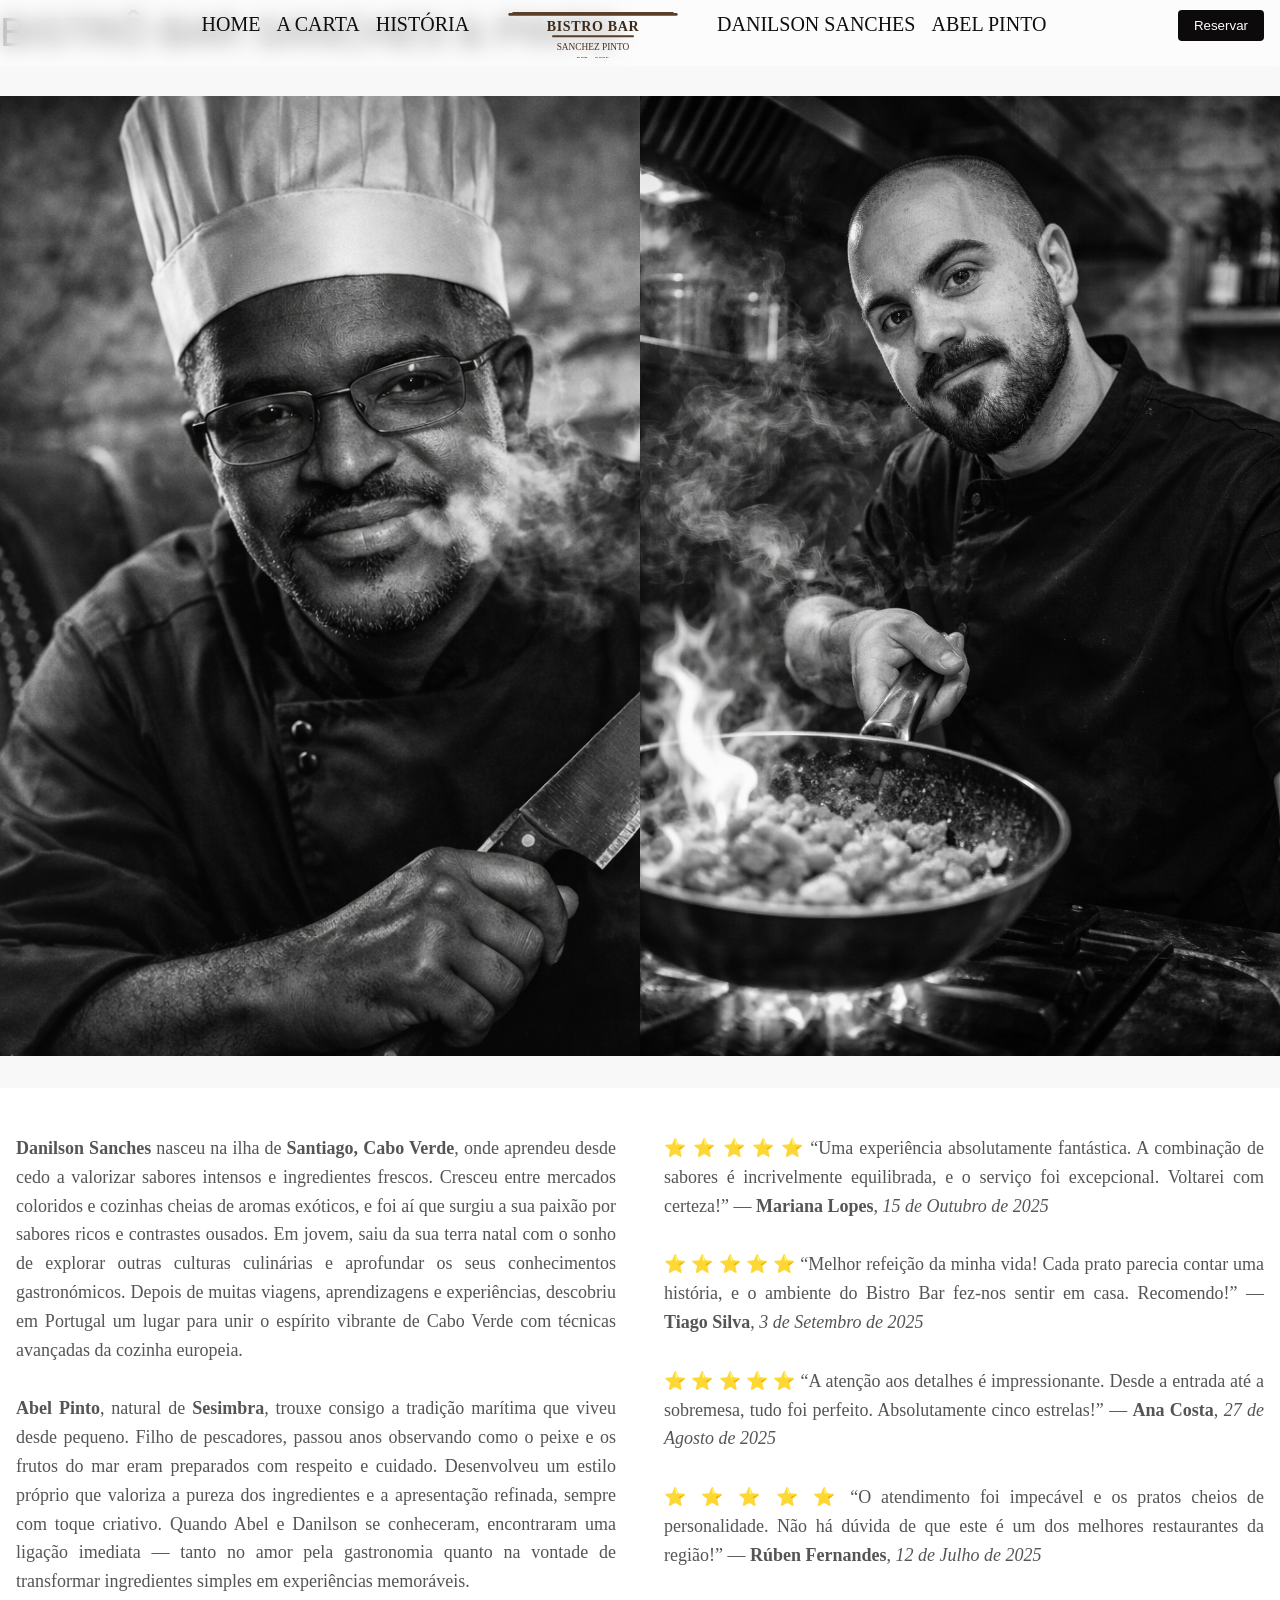
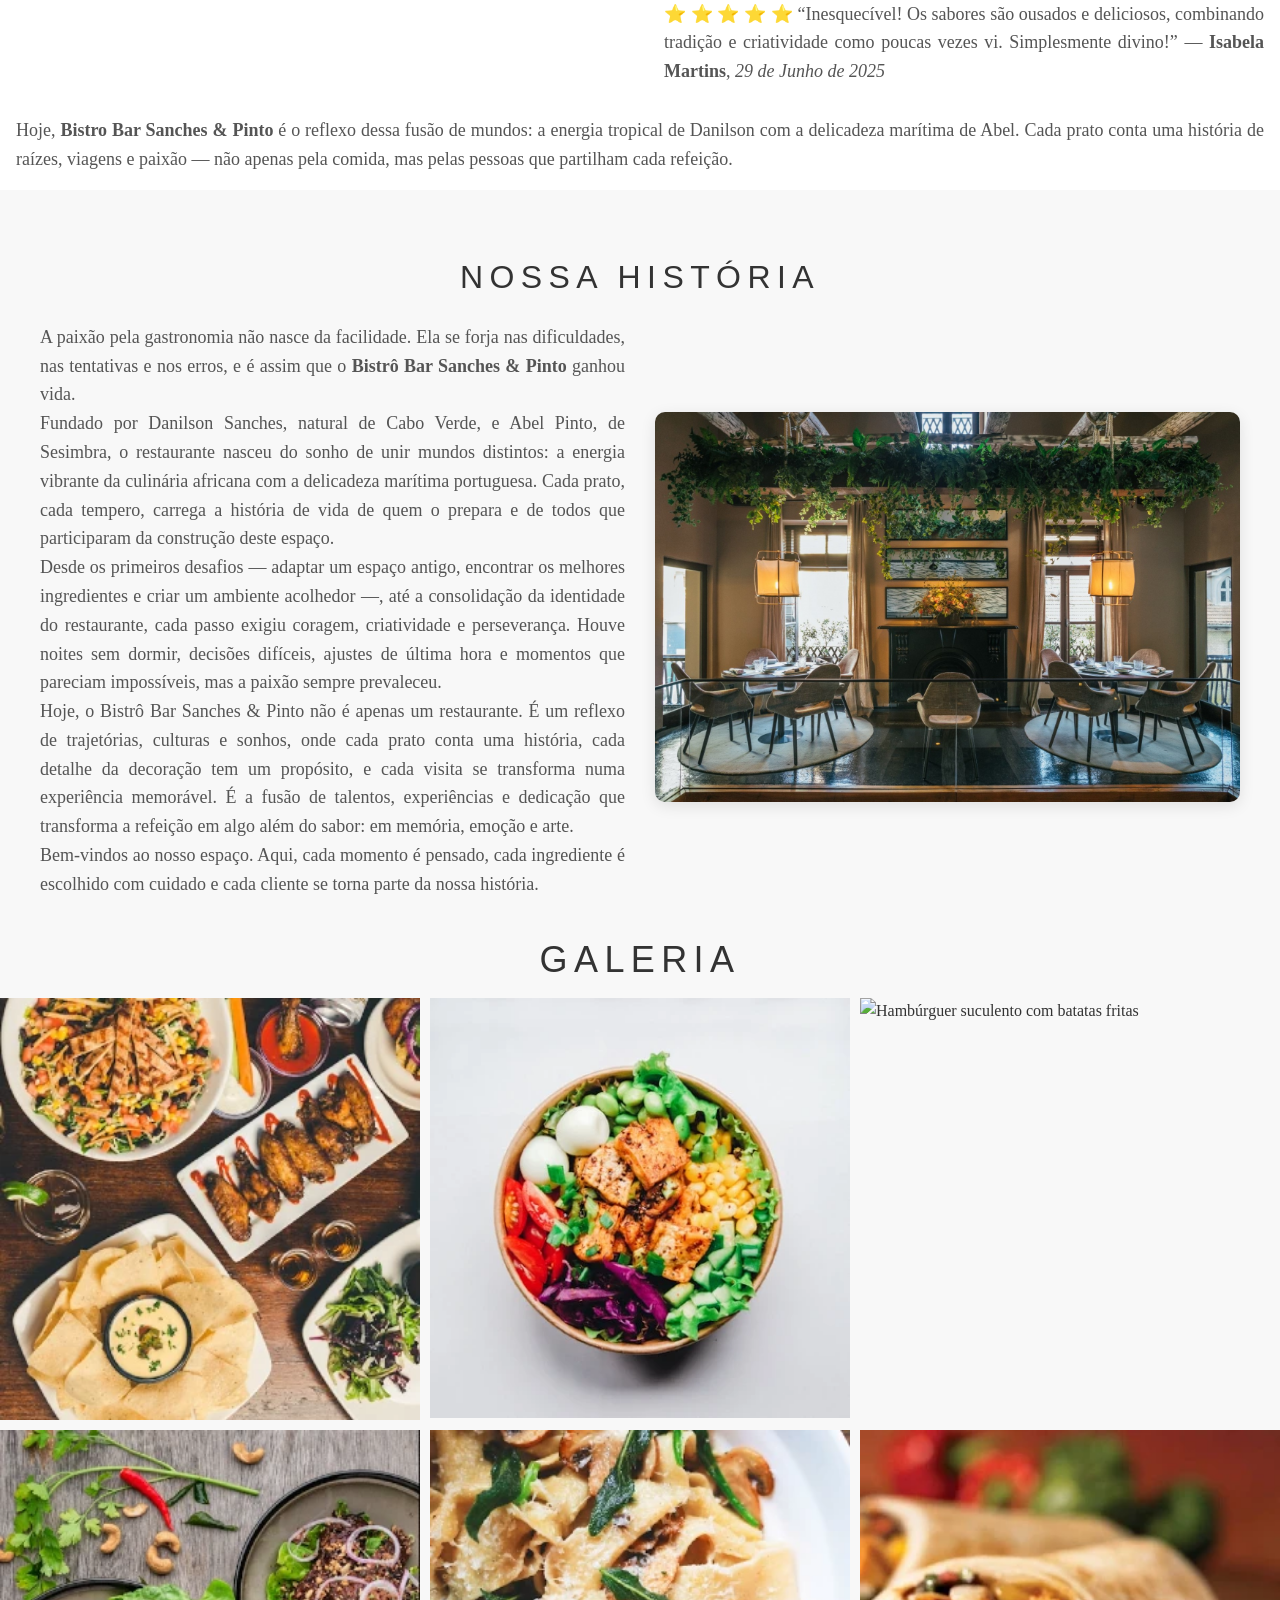
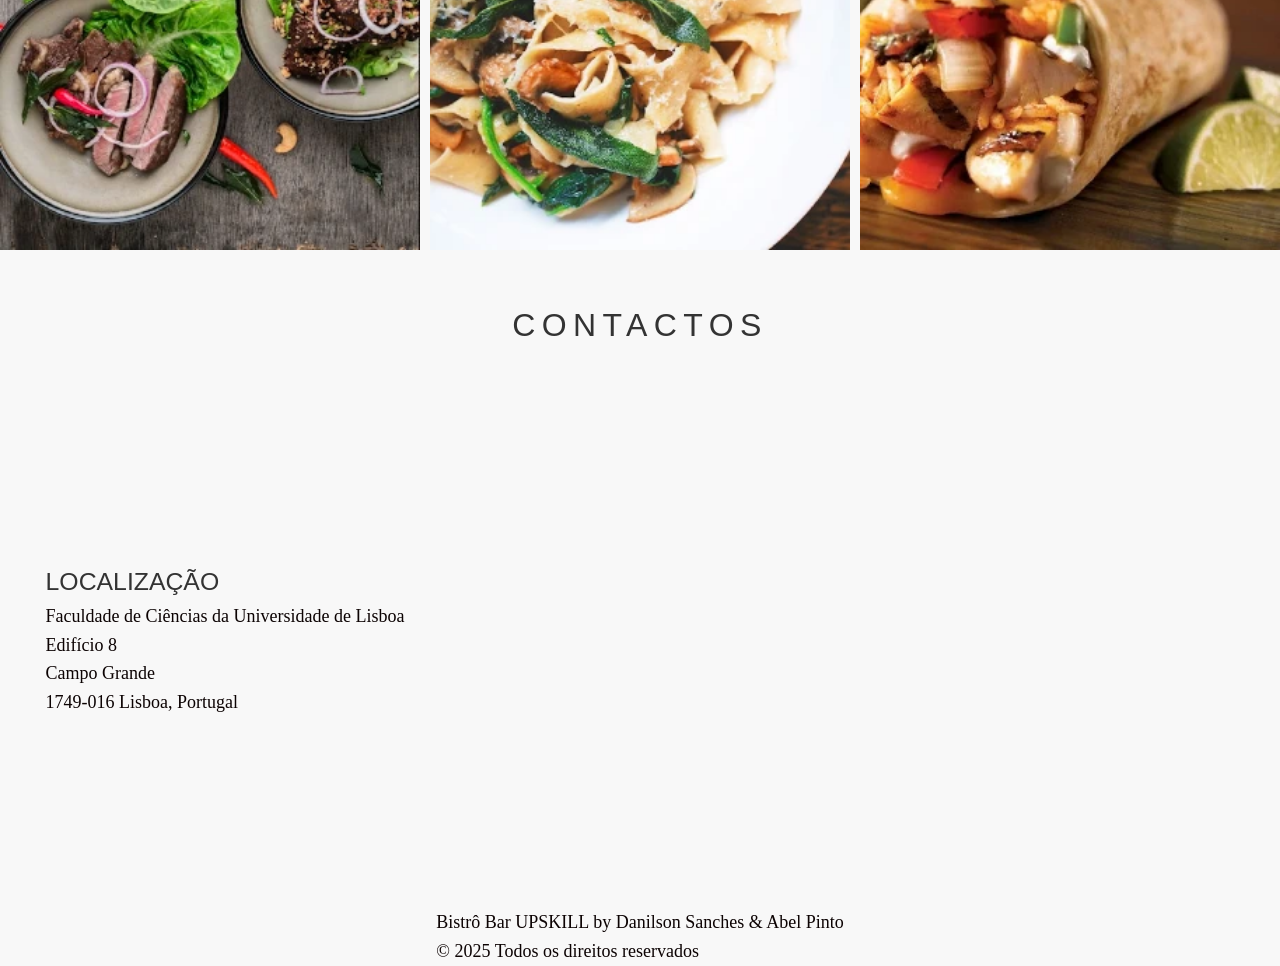
==== index.html @ 2c714a88 "feat: Nu Html Checker" ====
<!DOCTYPE html>
<!-- Declaração do tipo de documento HTML5 -->
<html lang="pt">
  <head>
    <meta charset="UTF-8" />
    <!-- Codificação UTF-8 -->
    <meta name="viewport" content="width=device-width, initial-scale=1.0" />
    <meta name="description" content="Projeto de Modulo 2" />
    <title>Projeto M2</title>
    <!-- Título da página -->
    <link rel="stylesheet" href="css/styles.css" />
    <!-- CSS principal -->
    <link rel="stylesheet" href="css/carousel.css" />
    <!-- CSS específico do carousel -->
    <link rel="shortcut icon" href="images/logo.ico" type="image/x-icon" />
    <script
      src="https://kit.fontawesome.com/874e9efdc5.js"
      crossorigin="anonymous"
    ></script>
    <script src="js/scripts.js" defer></script>
  </head>

  <body>
    <!-- HEADER e NAV -->
    <header aria-label="Cabeçalho">
      <nav aria-label="Navegação principal">
        <!-- Botão para abrir menu mobile -->
        <button class="menu-toggle" aria-label="Abrir Menu">
          <i class="fa-solid fa-bars" aria-hidden="true"></i>
        </button>

        <!-- Menu principal à esquerda -->
        <ul class="nav-left" role="menubar">
          <li role="menuitem">
            <a href="#">Home</a>
          </li>

          <!-- Dropdown "A Carta" -->
          <li role="menuitem" class="has-submenu">
            <a href="#" aria-label="menu a carta"
              >A Carta <i class="fa-solid fa-caret-down" aria-hidden="true"></i
            ></a>
            <ul class="submenu">
              <li role="menuitem">
                <a
                  class="menu-link"
                  href="#menudegustação"
                  aria-label="menu degustação"
                  >Menu Degustação</a
                >
              </li>
              <li role="menuitem">
                <a
                  class="menu-link"
                  href="#vinhos"
                  aria-label="menu carta de vinho"
                  >Carta de Vinhos</a
                >
              </li>
            </ul>
          </li>

          <li><a href="#historia">História</a></li>

          <!-- Logo central -->
          <li class="logo-item">
            <img
              src="images/logo-bistro.svg"
              class="logo"
              alt="Bistro Bar Sanchez Pinto"
            />
          </li>

          <!-- Links para chefs com IDs únicos -->
          <li><a href="#chefe-danilson">Danilson Sanches</a></li>
          <li><a href="#chefe-abel">Abel Pinto</a></li>
        </ul>

        <div class="logo-container">
          <img
            src="images/logo-bistro.svg"
            class="logo"
            alt="Bistro Bar Sanchez Pinto"
          />
        </div>

        <!-- Botão de reservas à direita -->
        <div class="nav-right">
          <button id="openReservation" class="reservation-btn">Reservar</button>
        </div>
      </nav>
    </header>

    <!-- SECÇÃO MENU DEGUSTAÇÃO -->
    <section id="menudegustação" class="carta-section hidden">
      <div class="menu-grid">
        <div class="menu-col">
          <h2>Entradas Frias</h2>
          <ul>
            <li>Bruschetta de tomate e manjericão</li>
            <li>Salada Caprese (tomate, mozzarella e pesto)</li>
            <li>Carpaccio de salmão com limão siciliano</li>
            <li>Tártaro de atum com abacate</li>
          </ul>
        </div>

        <div class="menu-col">
          <h2>Entradas Quentes</h2>
          <ul>
            <li>Camarão ao alhinho</li>
            <li>Mini quiches de espinafre e queijo</li>
            <li>Cogumelos salteados com alho</li>
            <li>Bolinho de bacalhau</li>
          </ul>
        </div>

        <div class="menu-col">
          <h2>O Nosso Peixe</h2>
          <ul>
            <li>Bacalhau à lagareiro</li>
            <li>Filete de salmão grelhado com legumes</li>
            <li>Polvo à provençal</li>
            <li>Paella de frutos do mar</li>
          </ul>
        </div>

        <div class="menu-col">
          <h2>A Nossa Carne</h2>
          <ul>
            <li>Frango ao curry com arroz basmati</li>
            <li>Bife de entrecôte com batata rústica</li>
            <li>Medalhões de porco com molho de vinho do Porto</li>
            <li>Espaguete à carbonara</li>
            <li>Lasanha de legumes</li>
          </ul>
        </div>

        <div class="menu-col">
          <h2>Especialidades</h2>
          <ul>
            <li>
              Arroz de Mariscos – rico e aromático, com camarão, mexilhão e
              amêijoas
            </li>
            <li>
              Cataplana de Peixe – tradicional, com peixe fresco e legumes
            </li>
            <li>
              Cataplana de Mariscos – frutos do mar frescos e molho aromático
            </li>
            <li>Ensopado de Borrego – carne macia em molho rico e temperado</li>
            <li>
              Caldeirada de Peixe – mistura de peixes e batatas, sabor intenso
            </li>
            <li>
              Arroz de Pato – prato tradicional com pato, arroz e chouriço
            </li>
          </ul>
        </div>

        <div class="menu-col">
          <h2>As Nossas Sobremesas</h2>
          <ul>
            <li>Tarte de limão merengada</li>
            <li>Panna cotta com frutos vermelhos</li>
            <li>Mousse de chocolate</li>
            <li>Cheesecake de frutos silvestres</li>
            <li>Crème brûlée</li>
            <li>Tiramisu clássico</li>
            <li>Churros com chocolate quente</li>
          </ul>
        </div>
      </div>
    </section>

    <!-- SECÇÃO VINHOS -->
    <section id="vinhos" class="carta-section hidden">
      <div class="menu-grid">
        <div class="menu-col">
          <h2>Douro</h2>
          <ul>
            <li>
              <strong>Douro Tinto</strong> – encorpado, frutos vermelhos e
              especiarias
              <em
                >(harmoniza com carne vermelha, ensopados e queijos fortes)</em
              >
            </li>
            <li>
              <strong>Douro Reserva</strong> – estruturado e persistente
              <em>(carne grelhada, cordeiro e pratos robustos)</em>
            </li>
            <li>
              <strong>Douro Branco</strong> – fresco e mineral
              <em>(peixe grelhado, mariscos e saladas)</em>
            </li>
            <li>
              <strong>Douro Rosé</strong> – leve e elegante
              <em>(aperitivos, saladas e pratos mediterrâneos)</em>
            </li>
          </ul>
        </div>

        <div class="menu-col">
          <h2>Alentejo</h2>
          <ul>
            <li>
              <strong>Alentejo Tinto</strong> – macio e frutado
              <em>(cordeiro, carnes assadas, queijos curados)</em>
            </li>
            <li>
              <strong>Alentejo Reserva</strong> – intenso e aveludado
              <em>(carne de caça, bifes e pratos robustos)</em>
            </li>
            <li>
              <strong>Alentejo Branco</strong> – notas tropicais e equilibrado
              <em>(peixe grelhado, saladas e massas leves)</em>
            </li>
            <li>
              <strong>Alentejo Rosé</strong> – fresco e aromático
              <em>(aperitivos, frutos do mar, pratos leves)</em>
            </li>
          </ul>
        </div>

        <div class="menu-col">
          <h2>Dão</h2>
          <ul>
            <li>
              <strong>Dão Tinto</strong> – elegante e estruturado
              <em>(carne vermelha, caça e queijos intensos)</em>
            </li>
            <li>
              <strong>Dão Reserva</strong> – complexo, com estágio em madeira
              <em>(ensopados, carnes assadas, pratos sofisticados)</em>
            </li>
            <li>
              <strong>Dão Branco</strong> – fresco, citrino e mineral
              <em>(peixe, mariscos e pratos leves)</em>
            </li>
            <li>
              <strong>Dão Rosé</strong> – delicado e floral
              <em>(aperitivos, saladas e tapas)</em>
            </li>
          </ul>
        </div>

        <div class="menu-col">
          <h2>Vinho Verde</h2>
          <ul>
            <li>
              <strong>Alvarinho Branco</strong> – frutado e elegante
              <em>(peixes, mariscos e sushi)</em>
            </li>
            <li>
              <strong>Loureiro Branco</strong> – floral e refrescante
              <em>(saladas, frutos do mar e entradas leves)</em>
            </li>
            <li>
              <strong>Trajadura Branco</strong> – leve e cítrico
              <em>(aperitivos, saladas e pratos de verão)</em>
            </li>
            <li>
              <strong>Vinhão Tinto</strong> – intenso e rústico
              <em>(carne de caça, pratos regionais e carnes grelhadas)</em>
            </li>
          </ul>
        </div>

        <div class="menu-col">
          <h2>Beiras</h2>
          <ul>
            <li>
              <strong>Beiras Tinto</strong> – equilibrado e gastronómico
              <em>(carne vermelha, estufados e massas)</em>
            </li>
            <li>
              <strong>Beiras Branco</strong> – fresco e aromático
              <em>(peixe, mariscos e entradas)</em>
            </li>
            <li>
              <strong>Beiras Rosé</strong> – leve e frutado
              <em>(aperitivos, saladas e pratos leves)</em>
            </li>
          </ul>
        </div>

        <div class="menu-col">
          <h2>Lisboa</h2>
          <ul>
            <li>
              <strong>Lisboa Tinto</strong> – macio e fácil de beber
              <em>(pratos do dia, carnes grelhadas)</em>
            </li>
            <li>
              <strong>Lisboa Branco</strong> – fresco e mineral
              <em>(peixes, saladas e frutos do mar)</em>
            </li>
            <li>
              <strong>Lisboa Rosé</strong> – jovem e aromático
              <em>(aperitivos, pratos leves e tapas)</em>
            </li>
          </ul>
        </div>

        <div class="menu-col">
          <h2>Península de Setúbal</h2>
          <ul>
            <li>
              <strong>Setúbal Tinto</strong> – intenso e frutado
              <em>(carne assada, enchidos e pratos robustos)</em>
            </li>
            <li>
              <strong>Setúbal Branco</strong> – suave e equilibrado
              <em>(peixe grelhado, mariscos e saladas)</em>
            </li>
            <li>
              <strong>Setúbal Rosé</strong> – fresco e elegante
              <em>(aperitivos e pratos leves)</em>
            </li>
          </ul>
        </div>

        <div class="menu-col">
          <h2>Internacionais</h2>
          <ul>
            <li>
              <strong>Bordeaux Tinto · França</strong> – complexo e estruturado
              <em>(carne vermelha, caça e queijos fortes)</em>
            </li>
            <li>
              <strong>Toscana Tinto · Itália</strong> – elegante e gastronómico
              <em>(massas, carnes e pratos sofisticados)</em>
            </li>
            <li>
              <strong>Rioja Tinto · Espanha</strong> – harmonioso e intenso
              <em>(carne assada, tapas e queijos curados)</em>
            </li>
            <li>
              <strong>Provence Rosé · França</strong> – seco e delicado
              <em>(aperitivos, saladas e pratos mediterrâneos)</em>
            </li>
          </ul>
        </div>
      </div>
    </section>

    <!-- SECÇÃO CHEFS -->
    <main>
      <h1>Bistrô Bar Sanches & Pinto</h1>

      <section id="reservationModal" class="modal">
        <!-- MODAL DE RESERVAS -->

        <div class="modal-content">
          <span class="close">&times;</span>
          <!-- Botão fechar modal -->
          <h2>Bistrô Bar Sanches & Pinto</h2>
          <form id="reservation-form" onsubmit="enviarForm(event)">
            <label for="nome">Nome:</label>
            <input
              type="text"
              id="nome"
              required
              placeholder=" First and last name"
            />

            <label for="telefone">Telemóvel:</label>
            <input
              type="tel"
              id="telefone"
              required
              placeholder="910 000 000"
              pattern="[0-9]{3} [0-9]{3} [0-9]{3}"
            />

            <label for="data">Data:</label>
            <input type="date" id="data" required />

            <label for="reservationTime">Hora:</label>
            <select id="reservationTime" name="time" required>
              <option value="">Selecione...</option>
              <option value="12:00">12:00</option>
              <option value="12:30">12:30</option>
              <option value="13:00">13:00</option>
              <option value="13:30">13:30</option>
              <option value="14:00">14:00</option>
              <option value="14:30">14:30</option>
              <option value="15:00">15:00</option>
              <option value="15:30">15:30</option>
              <option value="16:00">16:00</option>
              <option value="16:30">16:30</option>
              <option value="17:00">17:00</option>
              <option value="17:30">17:30</option>
              <option value="18:00">18:00</option>
              <option value="18:30">18:30</option>
              <option value="19:00">19:00</option>
              <option value="19:30">19:30</option>
              <option value="20:00">20:00</option>
              <option value="20:30">20:30</option>
              <option value="21:00">21:00</option>
              <option value="21:30">21:30</option>
              <option value="22:00">22:00</option>
              <option value="22:30">22:30</option>
            </select>

            <label for="guests">Número de Pessoas:</label>
            <input type="number" id="guests" min="1" max="20" required />

            <button type="submit">Reservar</button>
          </form>
        </div>

        <div class="banner-info" role="alert">
          <i
            class="fa-sharp-duotone fa-solid fa-circle-info fa-2xl"
            aria-hidden="true"
          ></i>
          <p class="banner-info-p">
            <strong aria-hidden="true">Aviso:</strong>
          </p>
        </div>
      </section>

      <section class="chefs-section">
        <div class="chefs-container">
          <div class="chef" id="danilson">
            <img src="images/danilson1.png" alt="Chef Danilson" />
          </div>
          <div class="chef" id="abel">
            <img src="images/abel.png" alt="Chef Abel" />
          </div>
        </div>
      </section>

      <!-- Carousel -->
      <section class="carousel">
        <div tabindex="0" class="slider">
          <ul class="list">
            <li class="item" style="--position: 1">
              <img
                src="images/01.webp"
                alt="Salada fresca com vegetais coloridos"
              />
            </li>
            <li class="item" style="--position: 2">
              <img
                src="images/02.webp"
                alt="Prato de massa com molho de tomate e manjericão"
              />
            </li>
            <li class="item" style="--position: 3">
              <img
                src="https://images.unsplash.com/photo-1540189549336-e6e99c3679fe?crop=entropy&cs=tinysrgb&fit=crop&h=398&w=398"
                alt="Hambúrguer suculento com batatas fritas"
              />
            </li>
            <li class="item" style="--position: 4">
              <img
                src="images/04.webp"
                alt="Prato gourmet com peixe e legumes"
              />
            </li>
            <li class="item" style="--position: 5">
              <img
                src="images/05.webp"
                alt="Sobremesa de chocolate com frutos vermelhos"
              />
            </li>
            <li class="item" style="--position: 6">
              <img
                src="images/06.webp"
                alt="Tacos mexicanos servidos com guacamole e salsa"
              />
            </li>
          </ul>
        </div>
      </section>

      <!-- SECÇÃO REVIEWS -->
      <section class="reviews-section">
        <div class="reviews-chefe">
          <div class="review review-left" id="chefe-danilson">
            <p>
              <strong>Danilson Sanches</strong> nasceu na ilha de
              <strong>Santiago, Cabo Verde</strong>, onde aprendeu desde cedo a
              valorizar sabores intensos e ingredientes frescos. Cresceu entre
              mercados coloridos e cozinhas cheias de aromas exóticos, e foi aí
              que surgiu a sua paixão por sabores ricos e contrastes ousados. Em
              jovem, saiu da sua terra natal com o sonho de explorar outras
              culturas culinárias e aprofundar os seus conhecimentos
              gastronómicos. Depois de muitas viagens, aprendizagens e
              experiências, descobriu em Portugal um lugar para unir o espírito
              vibrante de Cabo Verde com técnicas avançadas da cozinha europeia.
            </p>
            <p>
              <strong>Abel Pinto</strong>, natural de <strong>Sesimbra</strong>,
              trouxe consigo a tradição marítima que viveu desde pequeno. Filho
              de pescadores, passou anos observando como o peixe e os frutos do
              mar eram preparados com respeito e cuidado. Desenvolveu um estilo
              próprio que valoriza a pureza dos ingredientes e a apresentação
              refinada, sempre com toque criativo. Quando Abel e Danilson se
              conheceram, encontraram uma ligação imediata — tanto no amor pela
              gastronomia quanto na vontade de transformar ingredientes simples
              em experiências memoráveis.
            </p>
          </div>

          <div class="review review-right" id="chefe-abel">
            <p>
              ⭐ ⭐ ⭐ ⭐ ⭐ “Uma experiência absolutamente fantástica. A
              combinação de sabores é incrivelmente equilibrada, e o serviço foi
              excepcional. Voltarei com certeza!” —
              <strong>Mariana Lopes</strong>, <em>15 de Outubro de 2025</em>
            </p>

            <p>
              ⭐ ⭐ ⭐ ⭐ ⭐ “Melhor refeição da minha vida! Cada prato parecia
              contar uma história, e o ambiente do Bistro Bar fez-nos sentir em
              casa. Recomendo!” — <strong>Tiago Silva</strong>,
              <em>3 de Setembro de 2025</em>
            </p>

            <p>
              ⭐ ⭐ ⭐ ⭐ ⭐ “A atenção aos detalhes é impressionante. Desde a
              entrada até a sobremesa, tudo foi perfeito. Absolutamente cinco
              estrelas!” — <strong>Ana Costa</strong>,
              <em>27 de Agosto de 2025</em>
            </p>

            <p>
              ⭐ ⭐ ⭐ ⭐ ⭐ “O atendimento foi impecável e os pratos cheios de
              personalidade. Não há dúvida de que este é um dos melhores
              restaurantes da região!” — <strong>Rúben Fernandes</strong>,
              <em>12 de Julho de 2025</em>
            </p>

            <p>
              ⭐ ⭐ ⭐ ⭐ ⭐ “Inesquecível! Os sabores são ousados e deliciosos,
              combinando tradição e criatividade como poucas vezes vi.
              Simplesmente divino!” — <strong>Isabela Martins</strong>,
              <em>29 de Junho de 2025</em>
            </p>
          </div>
        </div>

        <div class="review review-central">
          <p>
            Hoje, <strong>Bistro Bar Sanches & Pinto</strong> é o reflexo dessa
            fusão de mundos: a energia tropical de Danilson com a delicadeza
            marítima de Abel. Cada prato conta uma história de raízes, viagens e
            paixão — não apenas pela comida, mas pelas pessoas que partilham
            cada refeição.
          </p>
        </div>
      </section>

      <!--SECÇÃO Nossa História  -->
      <section id="historia" class="historia-section">
        <h2>Nossa História</h2>
        <div class="container">
          <div class="historia-text">
            <p>
              A paixão pela gastronomia não nasce da facilidade. Ela se forja
              nas dificuldades, nas tentativas e nos erros, e é assim que o
              <strong>Bistrô Bar Sanches & Pinto</strong> ganhou vida.
            </p>
            <p>
              Fundado por Danilson Sanches, natural de Cabo Verde, e Abel Pinto,
              de Sesimbra, o restaurante nasceu do sonho de unir mundos
              distintos: a energia vibrante da culinária africana com a
              delicadeza marítima portuguesa. Cada prato, cada tempero, carrega
              a história de vida de quem o prepara e de todos que participaram
              da construção deste espaço.
            </p>
            <p>
              Desde os primeiros desafios — adaptar um espaço antigo, encontrar
              os melhores ingredientes e criar um ambiente acolhedor —, até a
              consolidação da identidade do restaurante, cada passo exigiu
              coragem, criatividade e perseverança. Houve noites sem dormir,
              decisões difíceis, ajustes de última hora e momentos que pareciam
              impossíveis, mas a paixão sempre prevaleceu.
            </p>
            <p>
              Hoje, o Bistrô Bar Sanches & Pinto não é apenas um restaurante. É
              um reflexo de trajetórias, culturas e sonhos, onde cada prato
              conta uma história, cada detalhe da decoração tem um propósito, e
              cada visita se transforma numa experiência memorável. É a fusão de
              talentos, experiências e dedicação que transforma a refeição em
              algo além do sabor: em memória, emoção e arte.
            </p>
            <p>
              Bem-vindos ao nosso espaço. Aqui, cada momento é pensado, cada
              ingrediente é escolhido com cuidado e cada cliente se torna parte
              da nossa história.
            </p>
          </div>
          <div class="historia-img">
            <img src="images/sala.jpg" alt="Foto do restaurante" />
          </div>
        </div>
      </section>
      <!-- Galeria Mosaico -->
      <section class="gallery">
        <h2>Galeria</h2>

        <div class="gallery-container">
          <!-- Imagem 1 -->

          <img
            src="images/01.webp"
            alt="Salada fresca com vegetais coloridos"
          />

          <!-- Imagem 2 -->
          <img
            src="images/02.webp"
            alt="Prato de massa com molho de tomate e manjericão"
          />

          <!-- Imagem 3 -->
          <img
            src="https://images.unsplash.com/photo-1540189549336-e6e99c3679fe?crop=entropy&cs=tinysrgb&fit=crop&h=500&w=500"
            alt="Hambúrguer suculento com batatas fritas"
          />

          <!-- Imagem 4 -->
          <img src="images/04.webp" alt="Prato gourmet com peixe e legumes" />

          <!-- Imagem 5 -->
          <img
            src="images/05.webp"
            alt="Sobremesa de chocolate com frutas vermelhas"
          />

          <!-- Imagem 6 -->
          <img
            src="images/06.webp"
            alt="Tacos mexicanos servidos com guacamole e salsa"
          />
        </div>
      </section>
    </main>
    <!-- footer -->
    <footer class="site-footer">
      <div class="footer-social">
        <h2>Contactos</h2>
        <a
          href="https://www.facebook.com"
          target="_blank"
          aria-label="Facebook"
        >
          <i
            class="fa-brands fa-facebook-f fa-bounce fa-2xl"
            aria-hidden="true"
          ></i>
        </a>
        <a
          href="https://www.instagram.com"
          target="_blank"
          aria-label="Instagram"
        >
          <i
            class="fa-brands fa-instagram fa-shake fa-2xl"
            aria-hidden="true"
          ></i>
        </a>
      </div>
      <!-- LOCALIZAÇÃO -->
      <div class="footer-location">
        <!-- Morada -->
        <div class="address" role="region" aria-label="Morada do restaurante">
          <h3>Localização</h3>
          <p>Faculdade de Ciências da Universidade de Lisboa</p>
          <p>Edifício 8</p>
          <p>Campo Grande</p>
          <p>1749-016 Lisboa, Portugal</p>
        </div>

        <!-- Google Maps embed -->
        <div
          class="map"
          role="region"
          aria-label="Mapa para localização do restaurante"
        >
          <iframe
            title="Nossa Localização"
            src="https://www.google.com/maps/embed?pb=!1m14!1m8!1m3!1d9836.186970729765!2d-9.157109!3d38.757246!3m2!1i1024!2i768!4f13.1!3m3!1m2!1s0xd1932e33660fb07%3A0x27596e642a1e3e84!2sEdificio%20C8%20-%20Faculdade%20de%20Ci%C3%AAncias%20da%20Universidade%20de%20Lisboa!5e1!3m2!1spt-PT!2sus!4v1767372657511!5m2!1spt-PT!2sus"
            style="border: 0"
            allowfullscreen=""
            loading="lazy"
            referrerpolicy="no-referrer-when-downgrade"
          ></iframe>
        </div>
      </div>

      <div class="footer-text">
        <p>Bistrô Bar UPSKILL by Danilson Sanches & Abel Pinto</p>
        <p>© 2025 Todos os direitos reservados</p>
      </div>
    </footer>
  </body>
</html>
---- css/styles.css ----
/* =========================
   Variáveis Globais
   ========================= */
:root {
  --primary-bg-color: #c93b3b;
  --secondary-bg-color: #1560ac;
  --primary-border-color: #24c739;
  --secondary-border-color: #5555b8;

  --title-color: #222222;
  --text-color: #0e0e0f;
  --link-color: #dfe0e9;
  --icon-color: #141518;

  /* carousel */
  --width: 400px;
  --height: 400px;
  --quantity: 6;
  --duration: 60s;
}

/* =========================
   Reset / Base
   ========================= */
* {
  margin: 0;
  padding: 0;
  box-sizing: border-box;
}

html {
  scroll-behavior: smooth;
}

html,
body {
  overflow-x: hidden;
}

body {
  font-family: Cambria, Cochin, Georgia, Times, "Times New Roman", serif;
  line-height: 1.6;
  color: #333;
  background-color: #f8f8f8;
  min-height: 100vh;
}

a {
  text-decoration: none;
  color: var(--text-color);
}

a:hover {
  color: var(--primary-color);
}

i {
  color: var(--icon-color);
}

b {
  font-weight: 400;
}

h1,
h2,
h3 {
  font-family: "League Spartan", Tahoma, Geneva, Verdana, sans-serif;
  text-transform: uppercase;
  color: var(--title-color);
  font-weight: 200;
}

h1 {
  font-size: 2.5rem;
  font-weight: 200;
}
h2 {
  font-size: 2rem;
  text-align: center;
  letter-spacing: 0.4rem;
}
h3 {
  font-size: 1.55rem;
  text-align: left;
}
h4 {
  color: var(--primary-color);
  font-weight: 400;
  font-size: 1.15rem;
  text-align: left;
}

p,
span,
li {
  font-size: 1rem;
}
p {
  text-align: justify;
}

ul {
  list-style: none;
}

/* =========================
   Header / Navbar
   ========================= */

/* Navbar base */
nav {
  display: flex;
  align-items: center;
  justify-content: center;
  gap: 2rem;
  padding: 0.5rem 1rem;
  position: fixed;
  top: 0;
  left: 0;
  background: rgba(255, 255, 255, 0.5);
  backdrop-filter: blur(10px);
  z-index: 1000;
  transition: 0.3s ease;
  width: 100%;
}

/* Botão hamburger escondido no desktop */
.menu-toggle {
  display: none;
  background: none;
  border: none;
  font-size: 24px;
  cursor: pointer;
}

nav.scrolled {
  background: rgba(255, 255, 255, 0.8);
}

nav ul {
  list-style: none;
  display: flex;
  gap: 1rem;
  padding: 0;
  margin: 0;
  flex-direction: row;
  justify-content: center;
  background-color: transparent;
  position: static;
  width: auto;
}

/* Submenus */
.has-submenu:hover .submenu {
  display: block;
}

.submenu {
  display: none;
  position: absolute;
  top: 100%;
  left: 0;
  background: rgba(255, 255, 255, 0.5);
  border: 1px solid #ccc;
  min-width: 250px;
  z-index: 10;
  list-style: none;
}

.submenu li a {
  padding: 0.5rem 1rem;
}

nav li {
  position: relative;
}

li a {
  text-transform: uppercase;
}

li a:hover {
  background-color: #e5533d;
  color: #fff;
  border-radius: 3px;
}

nav li.logo-item {
  display: flex;
  align-items: center;
  padding: 0 0.5rem;
}

nav li.logo-item img {
  display: block;
  width: 200px;
  height: 50px;
}

/* =========================
   Botões
   ========================= */
.btn {
  display: flex;
  justify-content: center;
  align-items: center;
  gap: 0.625rem;
  background: transparent;
  border-radius: 3.125rem;
  border: none;
  padding: 0.875rem 1.5rem;
  transition: ease-in-out 0.3s;
  cursor: pointer;
  color: var(--primary-color);
}

.btn:hover {
  transform: scale(1.05);
  transition: ease-in-out 0.3s;
}

.btn span,
.btn i {
  font-size: 1.25rem;
  text-transform: uppercase;
}

.btn--primary span {
  color: var(--primary-color);
}
.btn--primary {
  border: 1px solid var(--primary-color);
}

.reservation-btn {
  position: absolute;
  right: 1rem;
  top: 10px;
  background-color: rgb(12, 10, 10);
  color: #fff;
  border: none;
  padding: 0.5rem 1rem;
  cursor: pointer;
  border-radius: 4px;
  transition: 0.3s ease;
}

.reservation-btn:hover {
  background-color: #d03;
}

/* =========================
   Main / Overlay
   ========================= */
main {
  position: relative;
  display: flex;
  flex-direction: column;
  gap: 2rem;
}

/* =========================
   Galeria
   ========================= */

.gallery {
  display: flex;
  flex-direction: column;
}

.gallery h2 {
  font-size: 36px;
  margin-bottom: 10px;
  color: #333;
}

.gallery .gallery-container {
  display: grid;
  grid-template-columns: repeat(3, 1fr);
  gap: 10px;
  padding: 0;
  margin-top: 0;
  width: 100%;
  background-color: #f8f8f8;
}

.gallery img {
  width: 100%;
  height: auto;
  object-fit: cover;
  display: block;
}

/* =========================
   Form
   ========================= */

form {
  border-radius: 5px;
  background-color: #f2f2f2;
  padding: 20px;
}

select {
  width: 100%;
  padding: 12px;
  margin: 8px 0;
  display: inline-block;
  border: 1px solid #ccc;
  border-radius: 4px;
  box-sizing: border-box;
}

/** Banner **/
.banner-info {
  display: none;
  align-items: center;
  padding: 12px 20px;
  background-color: #e8f5e9;
  border-left-color: #4caf50;
  border-radius: 4px;
  font-family: sans-serif;
  color: #4caf50;
  margin: 10px 0;
  position: fixed;
  top: 0;
  left: 0;
  width: 100%;
  z-index: 1000;
}

.banner-info .icon {
  margin-right: 15px;
  font-size: 1.2rem;
}

.banner-info p {
  margin: 0;
  font-size: 0.95rem;
}

/* =========================
   Modal
   ========================= */
.modal {
  display: none;
  position: fixed;
  z-index: 1000;
  left: 0;
  top: 0;
  width: 100%;
  height: 100%;
  overflow: auto;
  background-color: rgba(0, 0, 0, 0.5);
}

.modal-content {
  background-color: #fff;
  margin: 10% auto;
  padding: 20px;
  border-radius: 8px;
  width: 90%;
  max-width: 400px;
  position: relative;
}

.modal-content h2 {
  margin-bottom: 15px;
  color: #333;
}
.modal-content label {
  display: block;
  margin-top: 10px;
}
.modal-content input {
  width: 100%;
  padding: 8px;
  margin-top: 5px;
  border-radius: 5px;
  border: 1px solid #ccc;
}
.modal-content button {
  margin-top: 15px;
  width: 100%;
  padding: 10px;
  background-color: #0f0f0f;
  color: #fff;
  border: none;
  border-radius: 5px;
  cursor: pointer;
}

.modal-content button:hover {
  background-color: #e5533d;
}

.close {
  position: absolute;
  top: 10px;
  right: 15px;
  font-size: 25px;
  font-weight: bold;
  cursor: pointer;
}

/* =========================
   FOOTER GERAL
========================= */
.site-footer {
  color: #0c0303;
  display: flex;
  flex-direction: column;
  justify-content: center;
  align-items: center;
  gap: 40px;
  padding: 0 20px;
}

.site-footer .footer-social {
  margin: 30px 0 0 0;
  text-align: center;
}

.fa-facebook-f {
  color: #1560ac;
}

.fa-instagram {
  color: #83410c;
}
.site-footer .footer-social h1,
.site-footer .footer-social h2 {
  color: #333;
  padding: 20px;
}

.site-footer .footer-location {
  display: flex;
  flex-direction: row;
  justify-content: flex-start;
  align-items: center;
  gap: 30px;
}

.site-footer .footer-location .address h3 {
  color: #333;
}

.site-footer .footer-location .address p,
.site-footer .footer-text p {
  font-size: 18px;
}
.site-footer .footer-location .map iframe {
  width: 800px;
  height: 450px;
}

/* =========================
   Reviews Section
   ========================= */
.reviews-section {
  display: flex;
  flex-direction: column;
  background-color: #fff;
  color: #333;
  font-family: Georgia, "Times New Roman", Times, serif;
  padding: 1rem;
}

.reviews-section .reviews-chefe {
  display: grid;
  grid-template-columns: 1fr 1fr;
  gap: 3rem;
  overflow: hidden;
}

.reviews-section .reviews-chefe .review p,
.reviews-section .review.review-central p {
  font-size: 18px;
  line-height: 1.6;
  color: #555;
  margin-top: 30px;
  text-align: justify;
}

.reviews-images {
  display: flex;
  width: 100%;
}

.reviews-images img {
  width: 50%;
  height: 420px;
  object-fit: cover;
  display: block;
  filter: grayscale(100%);
}

.reviews-content {
  max-width: 1200px;
  margin: 0 auto;
  padding: 80px 20px;
}

/* =========================
   Carousel
   ========================= */
.carousel {
  position: absolute;
  z-index: 1;
}

/* =========================
   Chefs Section
   ========================= */
.chefs-section {
  padding: 0;
  margin: 0;
  width: 100vw;
  background-color: #f8f8f8;
  position: sticky;
  z-index: -2;
}

.chefs-container {
  display: grid;
  grid-template-columns: repeat(auto-fit, minmax(200px, 1fr));
  gap: 0;
  margin: 0;
  padding: 0;
}

.chef img {
  width: 100%;
  height: 100%;
  object-fit: cover;
  display: block;
  transition: transform 0.3s;
}

/* =========================
   História Section
   ========================= */
.historia-section {
  background-color: #f8f8f8;
  display: flex;
  flex-direction: column;
  gap: 20px;
  padding-top: 30px;
}

.historia-section h2 {
  color: #333;
}

.historia-section .container {
  display: flex;
  align-items: center;
  justify-content: space-between;
  max-width: 1200px;
  margin: auto;
  gap: 30px;
}

.historia-text {
  flex: 1;
}
.historia-text h2 {
  font-size: 36px;
  margin-bottom: 10px;
  color: #333;
}
.historia-text p {
  font-size: 18px;
  line-height: 1.6;
  color: #555;
}

.historia-img {
  flex: 1;
}
.historia-img img {
  width: 100%;
  border-radius: 10px;
  object-fit: cover;
  box-shadow: 0 4px 15px rgba(0, 0, 0, 0.1);
  transition: transform 0.3s ease;
}

/* =========================
   Carta Section
   ========================= */
.carta-section {
  padding: 3rem 1rem 1rem 1rem;
  background-color: #fff;
}

.hidden {
  display: none;
}

/* =========================
   Responsividade Desktop
   ========================= */
@media (min-width: 768px) {
  .menu-toggle {
    display: none;
  }

  nav ul li a {
    font-size: 20px;
  }

  .logo-container {
    display: none;
  }

  .carousel {
    padding: 8rem;
  }
}

/* =========================
   MOBILE
   ========================= */
@media (max-width: 767px) {
  .menu-toggle {
    display: flex;
    position: absolute;
    left: 10px;
  }

  nav {
    height: 60px;
  }

  nav ul {
    position: fixed;
    left: 0.5rem;
    top: 60px;
    flex-direction: column;
    background: rgba(255, 255, 255, 0.5);
    backdrop-filter: blur(10px);
    transition: 0.3s ease;
    width: 250px;
    padding: 20px 30px;
    display: none;
  }

  .submenu {
    min-width: 250px;
  }

  nav ul.active {
    display: flex;
  }

  nav li.logo-item {
    display: none;
  }

  .logo-container {
    display: flex;
    position: absolute;
    justify-content: center;
  }

  .logo-container img {
    display: block;
    width: 200px;
    height: 50px;
  }

  .historia-section .container {
    display: flex;
    flex-direction: column;
    padding: 20px;
  }

  .carousel {
    padding: 6rem;
  }

  .gallery .gallery-container {
    display: flex;
    flex-direction: column;
    padding: 20px;
  }

  .site-footer .footer-location {
    display: flex;
    flex-direction: column;
    align-items: center;
    }
}
---- css/carousel.css ----
.slider {
  width: 100%;
  height: var(--height);
  overflow: hidden;
  mask-image: linear-gradient(to right, transparent, #000 10% 90%, transparent);
  padding-bottom: 2em;
}

.list {
  display: flex;
  width: 100%;
  min-width: calc(var(--width) * var(--quantity));
  position: relative;
}

.item {
  width: var(--width);
  height: var(--height);
  position: absolute;
  left: 100%;
  animation: autoRun var(--duration) linear infinite;
  animation-delay: calc(
    (var(--duration) / var(--quantity)) * (var(--position) - 1) -
      var(--duration)
  );
  border: 1px solid #333;
}

img {
  width: 100%;
  height: 100%;
  object-fit: cover;
}

.slider:hover .item,
.slider:focus .item {
  animation-play-state: paused;
}

@keyframes autoRun {
  from {
    left: 100%;
  }
  to {
    left: calc(var(--width) * -1);
  }
}

@media (prefers-reduced-motion) {
  .sliderRTL .item,
  .sliderLTR .item {
    animation-play-state: paused;
  }
}

.item {
  list-style-type: none;
}
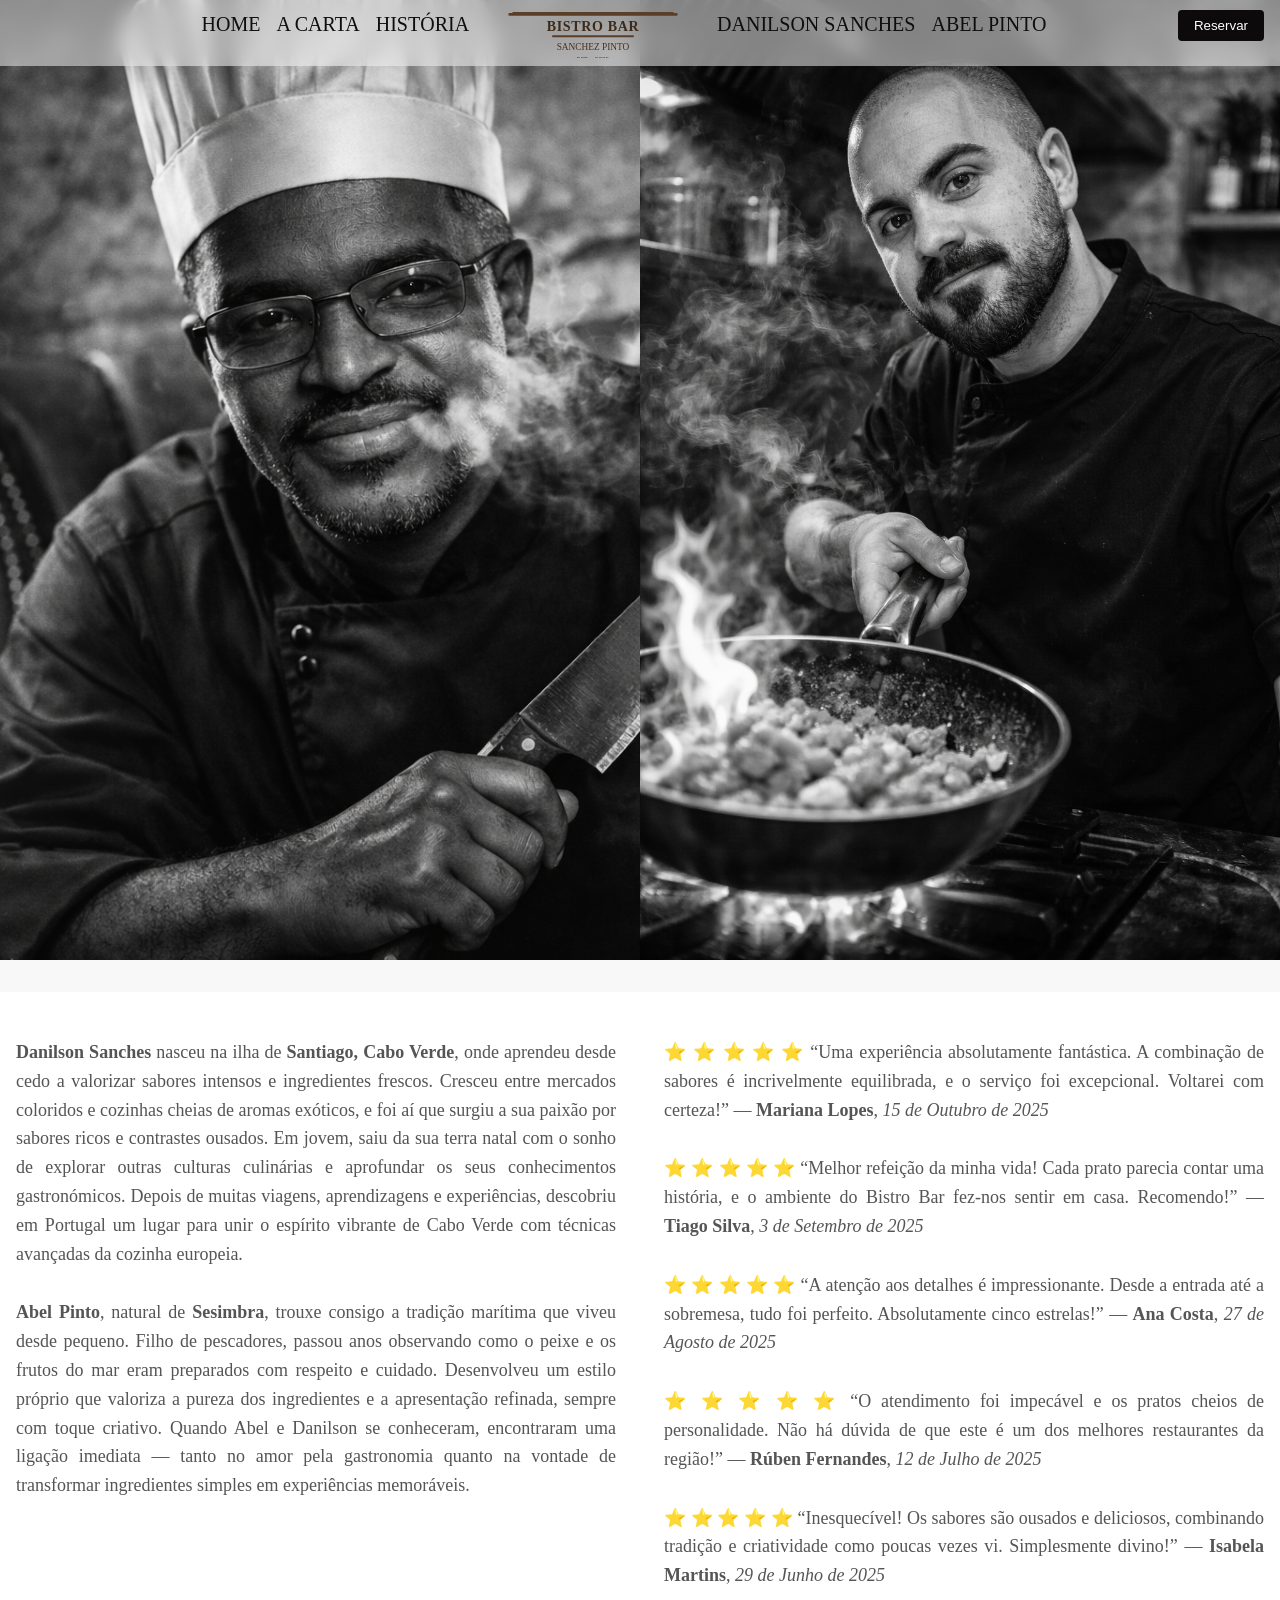
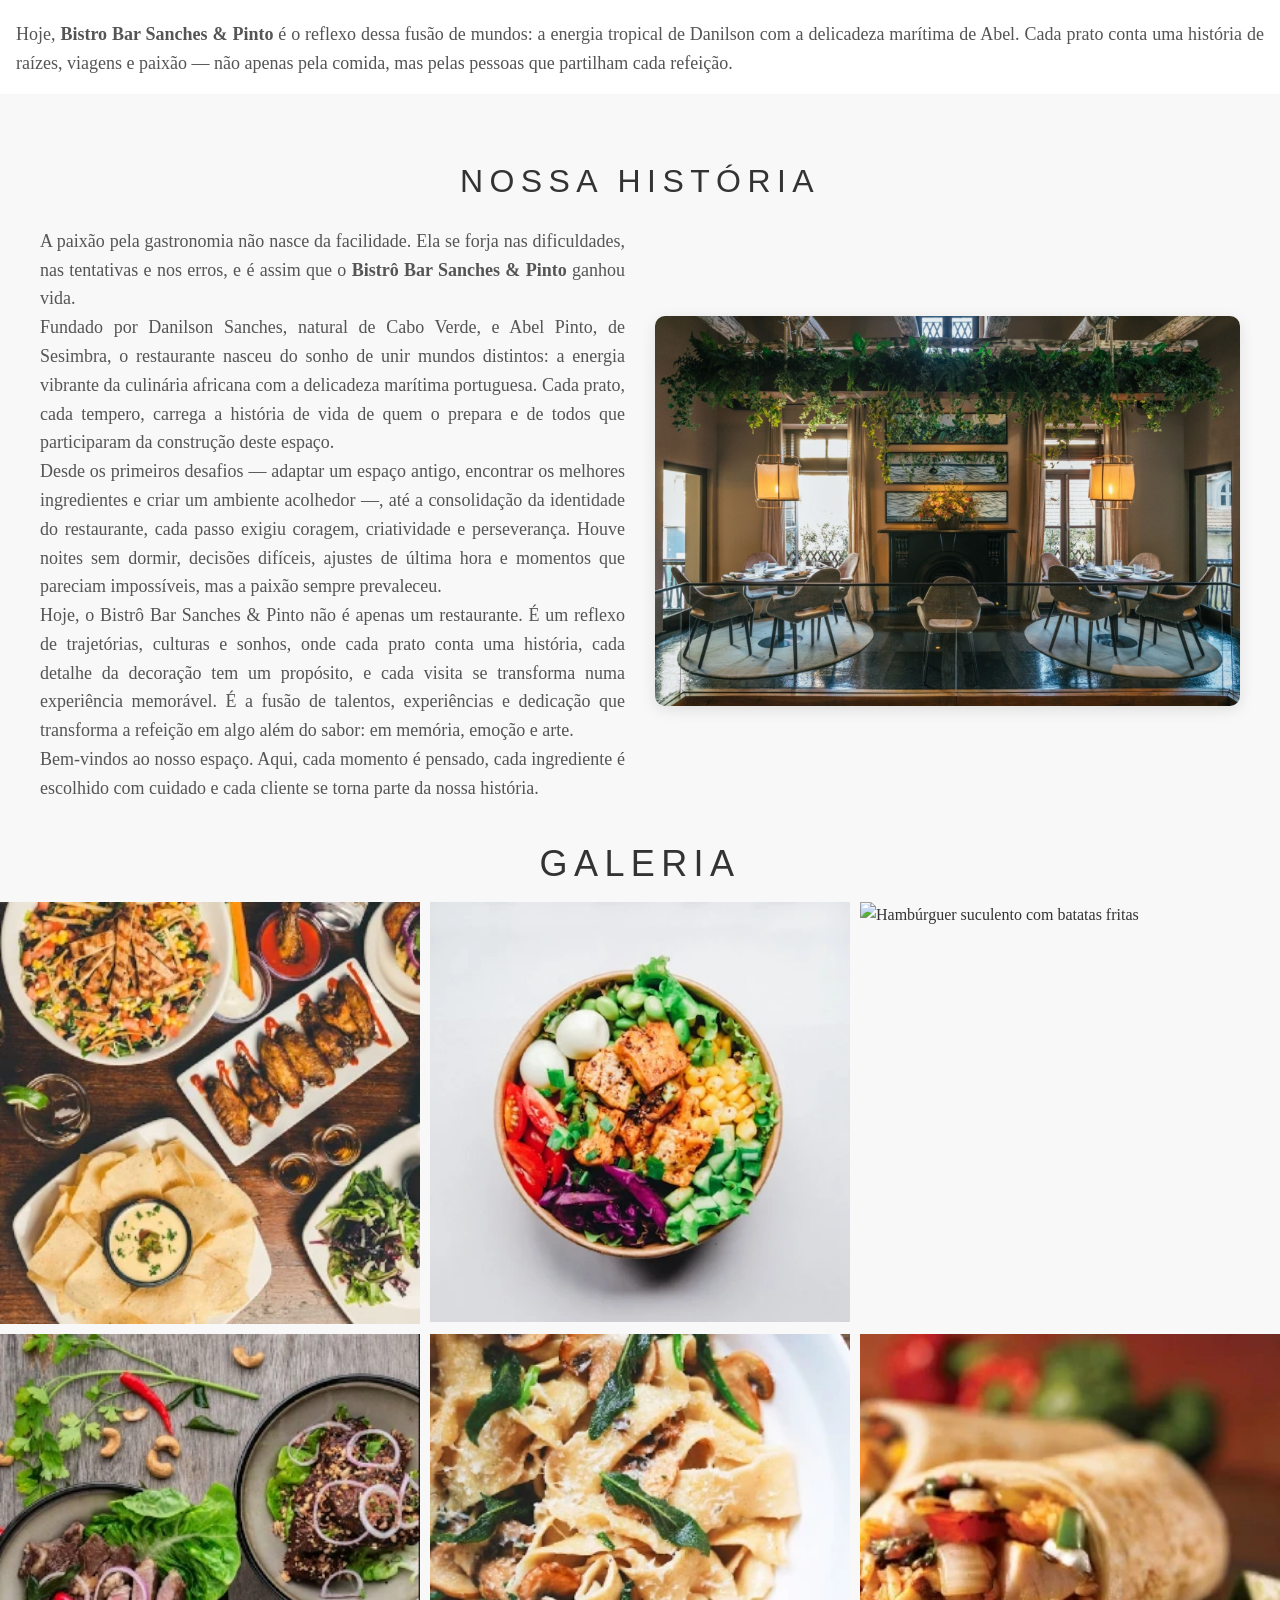
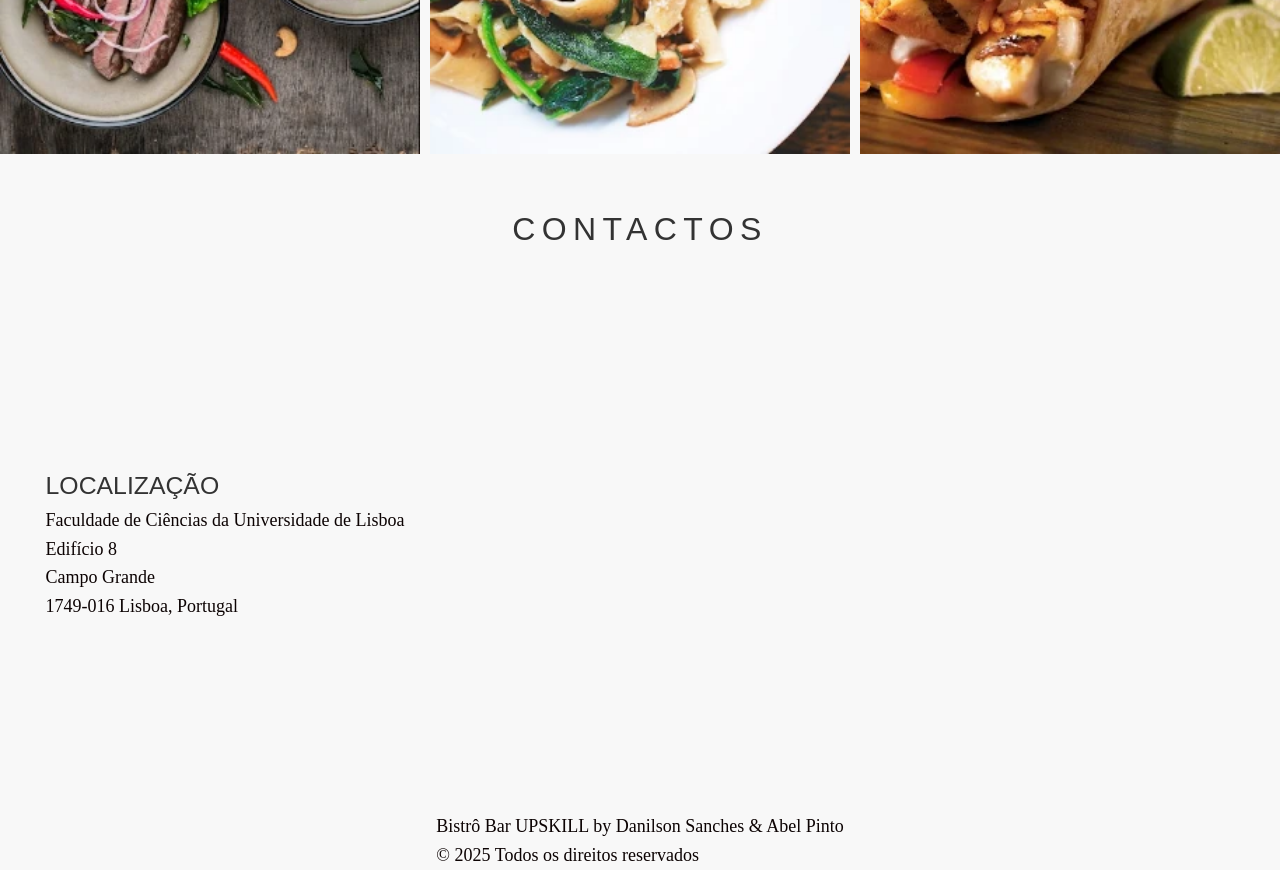
==== commit 92c4f3df: "feat: Nu Html Checker - fix headind section" ====
--- a/index.html
+++ b/index.html
@@ -435,6 +435,7 @@
 
       <!-- Carousel -->
       <section class="carousel">
+        <h2>Carousel</h2>
         <div tabindex="0" class="slider">
           <ul class="list">
             <li class="item" style="--position: 1">
@@ -479,6 +480,7 @@
 
       <!-- SECÇÃO REVIEWS -->
       <section class="reviews-section">
+        <h2>Reviews</h2>
         <div class="reviews-chefe">
           <div class="review review-left" id="chefe-danilson">
             <p>
--- a/css/styles.css
+++ b/css/styles.css
@@ -258,6 +258,10 @@
   display: flex;
   flex-direction: column;
   gap: 2rem;
+}
+
+main h1 {
+  display: none;
 }
 
 /* =========================
@@ -467,6 +471,9 @@
   font-family: Georgia, "Times New Roman", Times, serif;
   padding: 1rem;
 }
+.reviews-section h2 {
+  display: none;
+}
 
 .reviews-section .reviews-chefe {
   display: grid;
@@ -511,6 +518,9 @@
   z-index: 1;
 }
 
+.carousel h2 {
+  display: none;
+}
 /* =========================
    Chefs Section
    ========================= */
@@ -692,5 +702,5 @@
     display: flex;
     flex-direction: column;
     align-items: center;
-    }
-}+  }
+}
